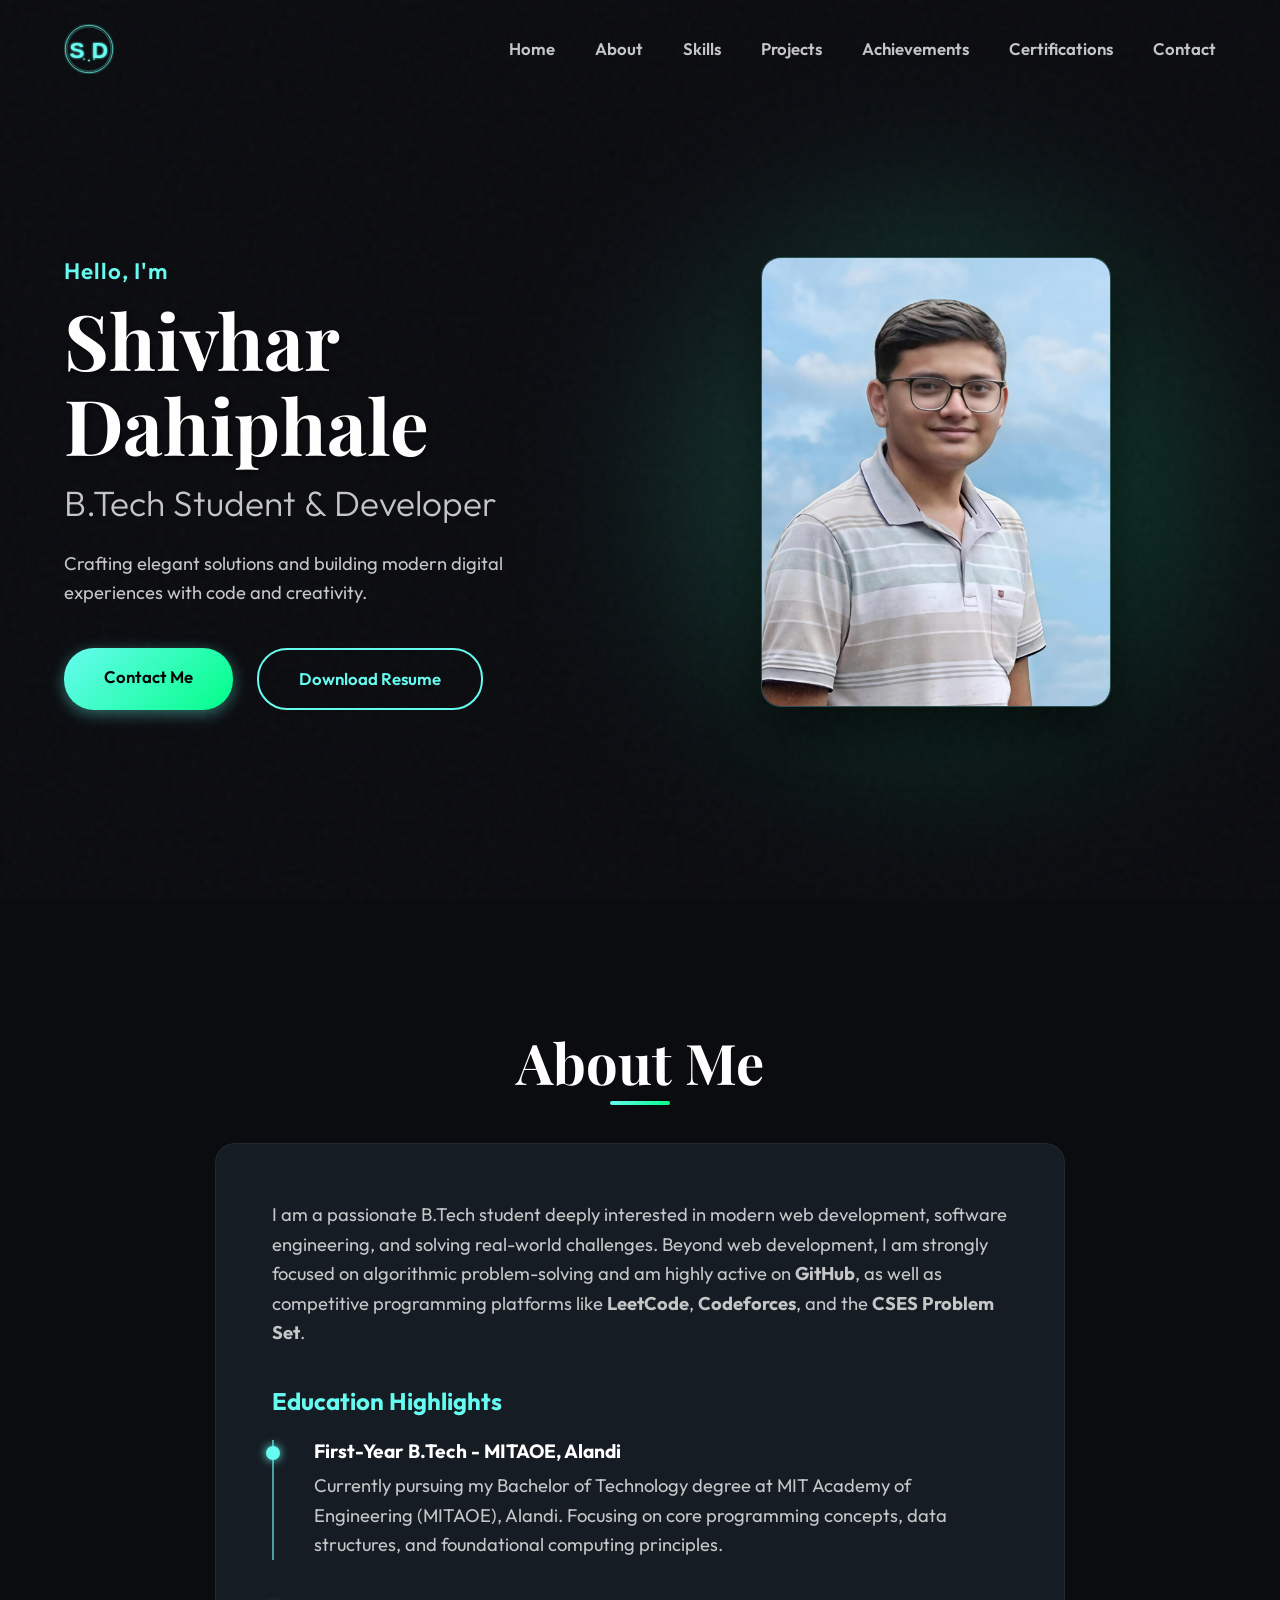
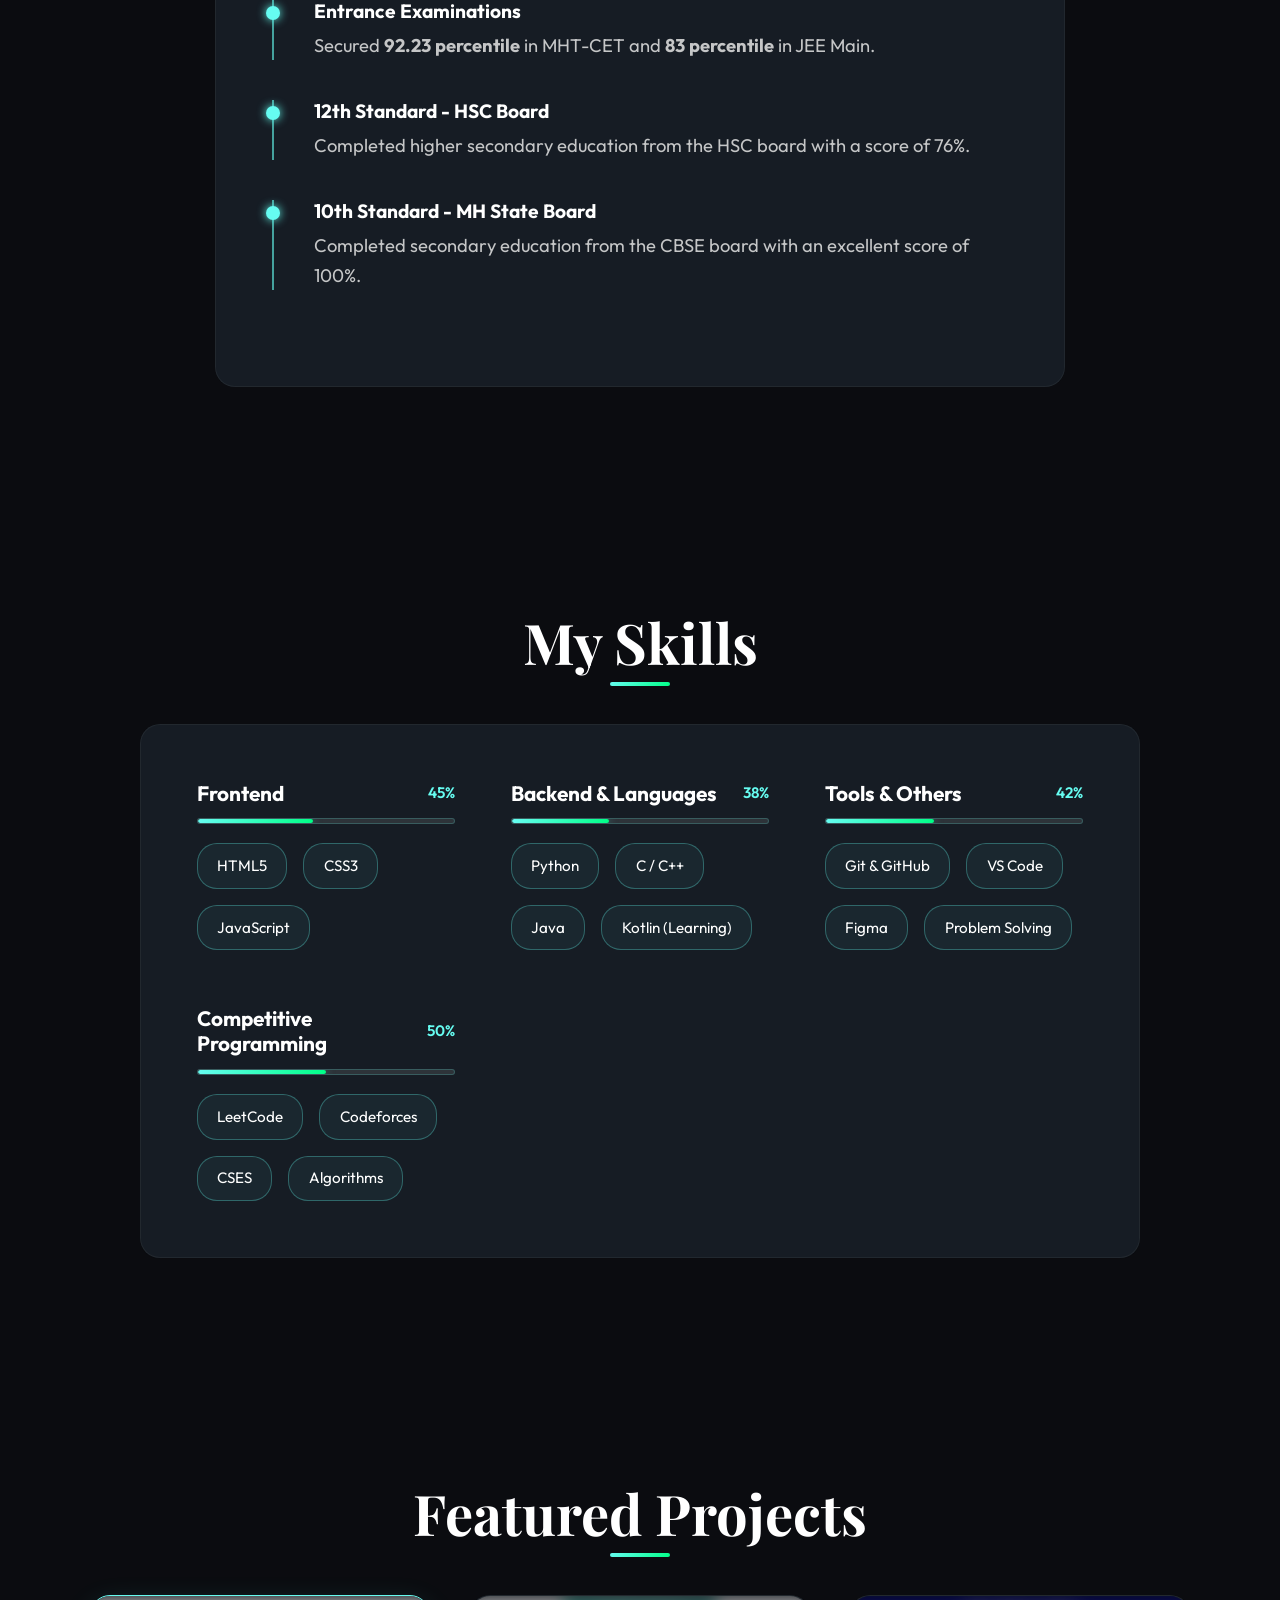
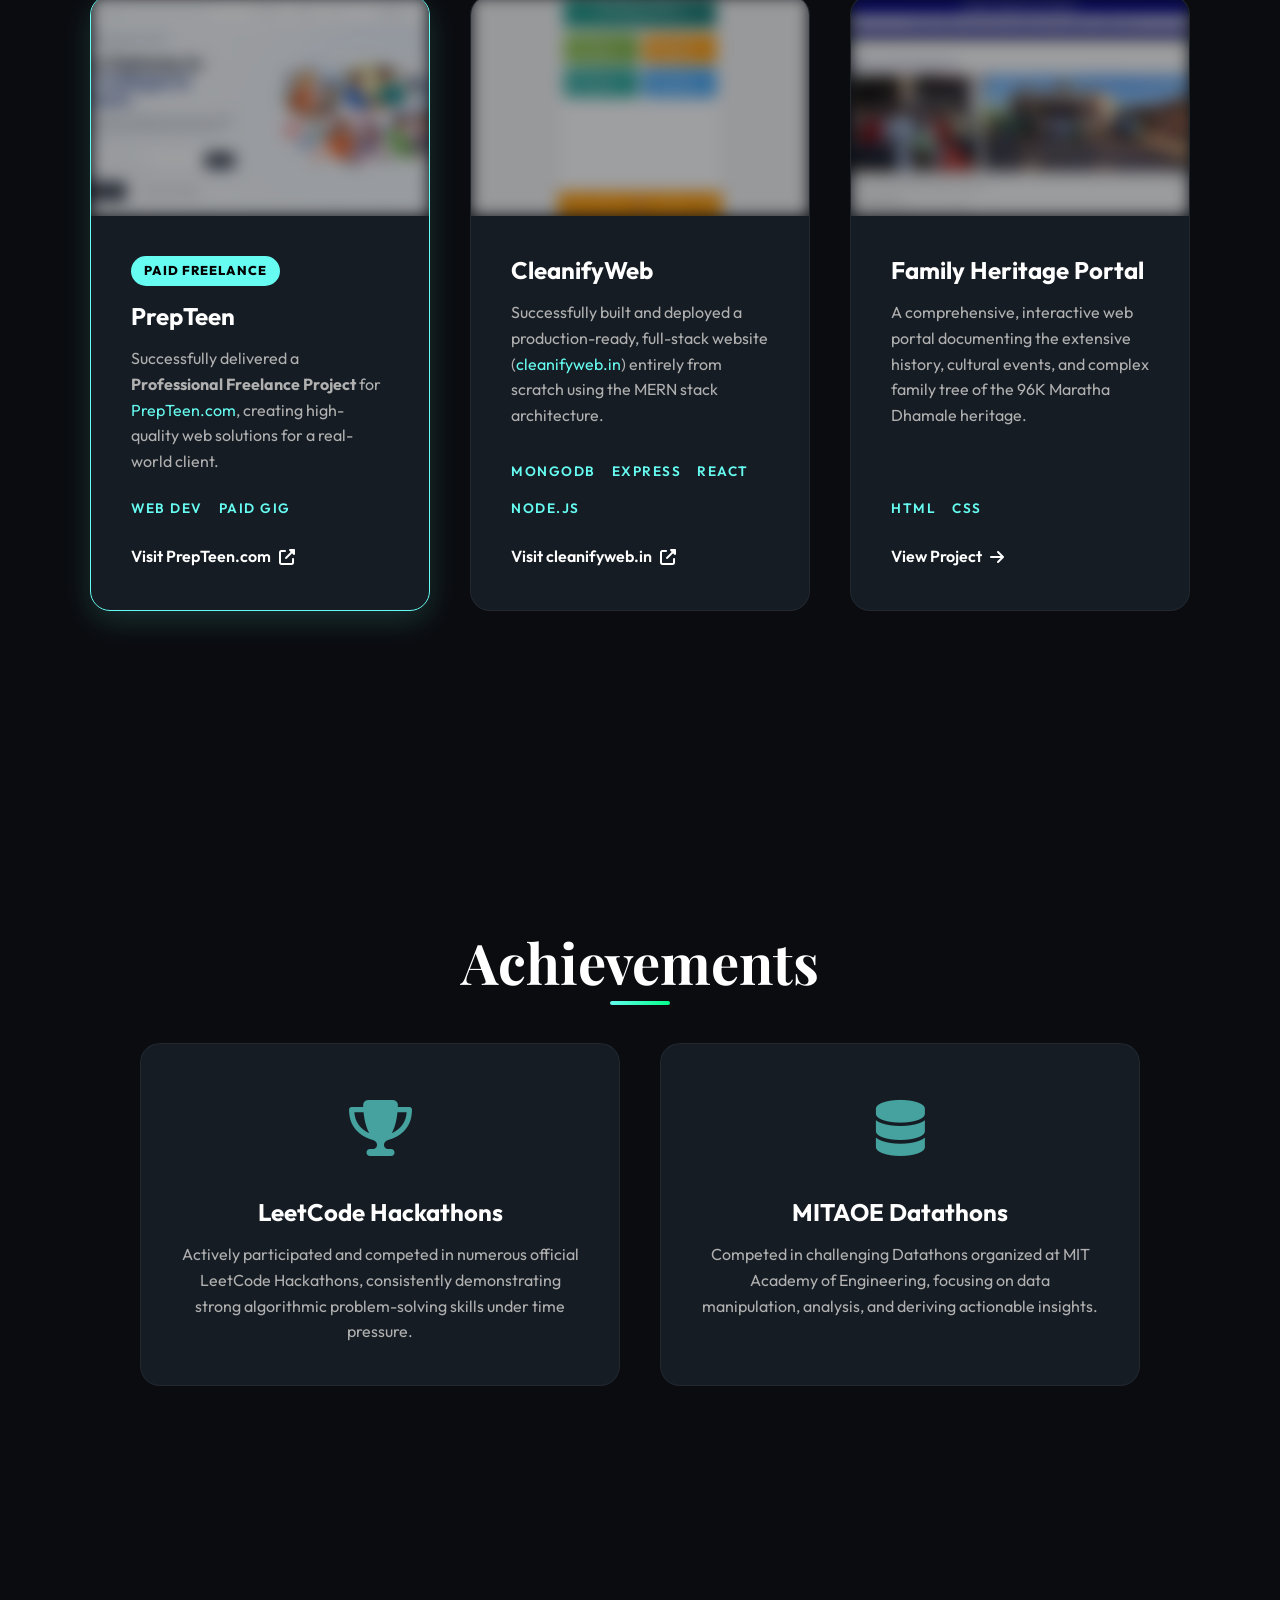
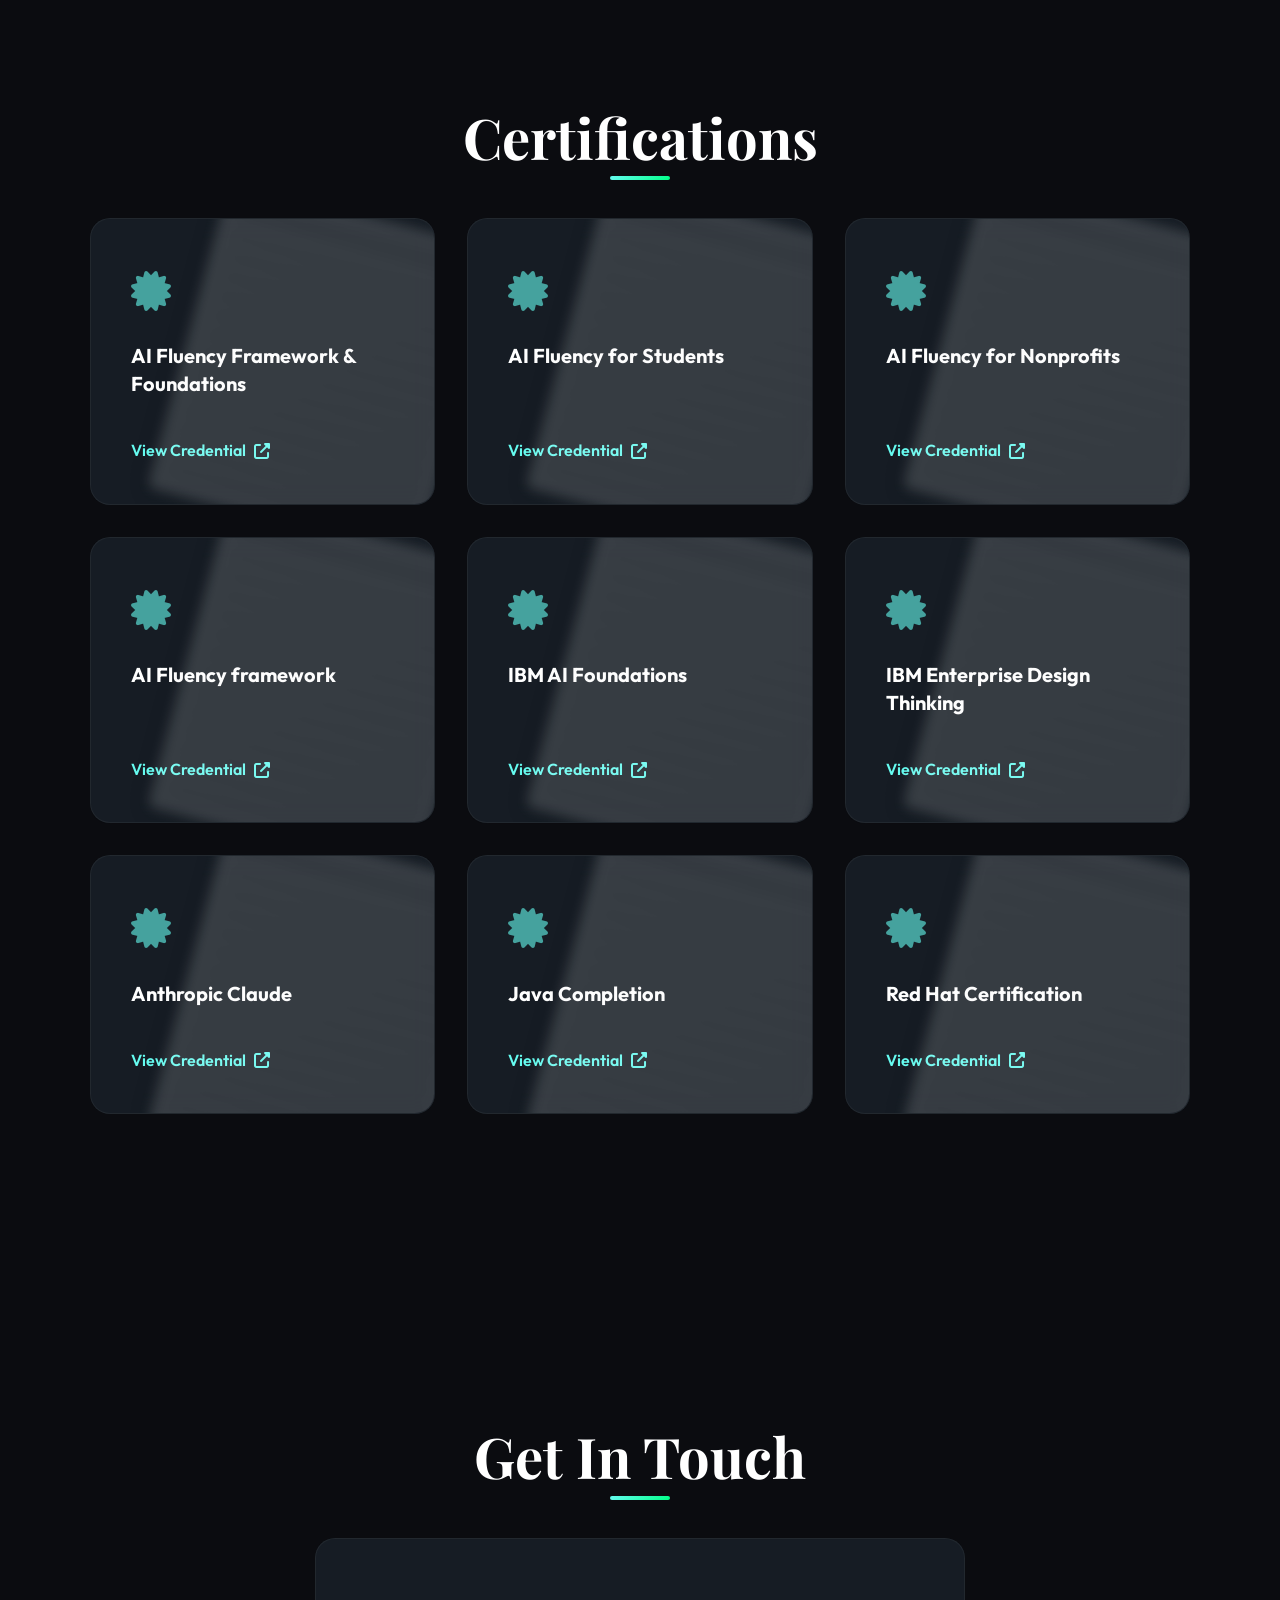
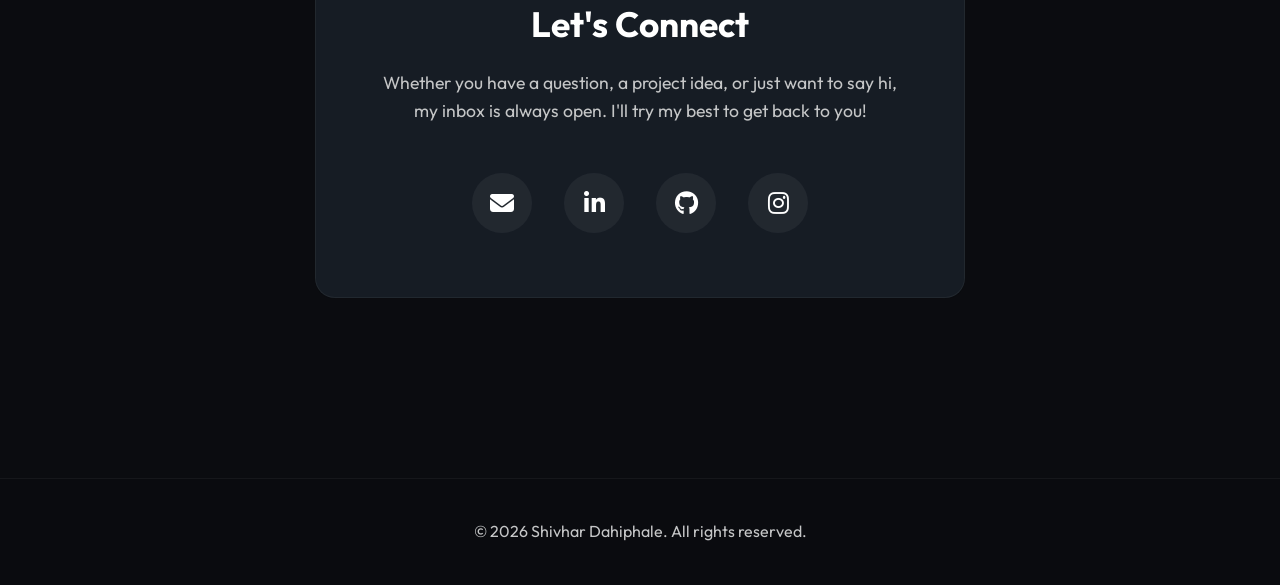
==== index.html @ 3d4b8b9d "Initial portfolio upload" ====
<!DOCTYPE html>
<html lang="en">
<head>
    <meta charset="UTF-8">
    <meta name="viewport" content="width=device-width, initial-scale=1.0">
    <title>Shivhar Dahiphale | Portfolio</title>
    <meta name="description" content="Portfolio of Shivhar Dahiphale, an IT student and aspiring developer crafting modern web experiences.">
    <link rel="stylesheet" href="style.css">
    <!-- Google Fonts -->
    <link href="https://fonts.googleapis.com/css2?family=Outfit:wght@300;400;600;800&family=Playfair+Display:wght@700&display=swap" rel="stylesheet">
    <!-- FontAwesome -->
    <link rel="stylesheet" href="https://cdnjs.cloudflare.com/ajax/libs/font-awesome/6.4.0/css/all.min.css">
</head>
<body>
    <div id="noise"></div>
    <header class="navbar">
        <div class="logo"><img src="logo.svg" alt="S.D Logo" class="logo-img"></div>
        <nav>
            <ul class="nav-links">
                <li><a href="#home">Home</a></li>
                <li><a href="#about">About</a></li>
                <li><a href="#skills">Skills</a></li>
                <li><a href="#projects">Projects</a></li>
                <li><a href="#achievements">Achievements</a></li>
                <li><a href="#certifications">Certifications</a></li>
                <li><a href="#contact">Contact</a></li>
            </ul>
        </nav>
        <button class="mobile-menu-btn" aria-label="Toggle Navigation"><i class="fas fa-bars"></i></button>
    </header>

    <main>
        <!-- Hero Section -->
        <section id="home" class="hero">
            <div class="hero-content">
                <p class="greeting">Hello, I'm</p>
                <h1 class="glitch-text" data-text="Shivhar Dahiphale">Shivhar Dahiphale</h1>
                <h2 class="role">B.Tech Student & Developer</h2>
                <p class="summary">Crafting elegant solutions and building modern digital experiences with code and creativity.</p>
                <div class="hero-actions">
                    <a href="#contact" class="btn primary-btn">Contact Me</a>
                    <a href="certs/Shivhar_Balaji_Dahiphale_Resume (1).pdf" target="_blank" class="btn secondary-btn">Download Resume</a>
                </div>
            </div>
            <div class="hero-visual">
                <div class="glass-card profile-card">
                    <img src="Shivhar photo.jpeg" alt="Shivhar Dahiphale Profile Picture" class="profile-image">
                </div>
                <div class="blob"></div>
            </div>
        </section>

        <!-- About Section -->
        <section id="about" class="about">
            <h2 class="section-title">About Me</h2>
            <div class="about-grid">
                <div class="about-text glass-card">
                    <p>I am a passionate B.Tech student deeply interested in modern web development, software engineering, and solving real-world challenges. Beyond web development, I am strongly focused on algorithmic problem-solving and am highly active on <strong>GitHub</strong>, as well as competitive programming platforms like <strong>LeetCode</strong>, <strong>Codeforces</strong>, and the <strong>CSES Problem Set</strong>.</p>
                    <div class="education-timeline">
                        <h3>Education Highlights</h3>
                        <div class="timeline-item">
                            <div class="dot"></div>
                            <h4>First-Year B.Tech - MITAOE, Alandi</h4>
                            <p>Currently pursuing my Bachelor of Technology degree at MIT Academy of Engineering (MITAOE), Alandi. Focusing on core programming concepts, data structures, and foundational computing principles.</p>
                        </div>
                        <div class="timeline-item">
                            <div class="dot"></div>
                            <h4>Entrance Examinations</h4>
                            <p>Secured <strong>92.23 percentile</strong> in MHT-CET and <strong>83 percentile</strong> in JEE Main.</p>
                        </div>
                        <div class="timeline-item">
                            <div class="dot"></div>
                            <h4>12th Standard - HSC Board</h4>
                            <p>Completed higher secondary education from the HSC board with a score of 76%.</p>
                        </div>
                        <div class="timeline-item">
                            <div class="dot"></div>
                            <h4>10th Standard - MH State Board</h4>
                            <p>Completed secondary education from the CBSE board with an excellent score of 100%.</p>
                        </div>
                    </div>
                </div>
            </div>
        </section>

        <!-- Skills Section -->
        <section id="skills" class="skills">
            <h2 class="section-title">My Skills</h2>
            <div class="skills-container glass-card">
                <div class="skill-category">
                    <div class="skill-header">
                        <h3>Frontend</h3>
                        <span class="completion-percent">45%</span>
                    </div>
                    <div class="completion-bar">
                        <div class="completion-progress" style="width: 45%"></div>
                    </div>
                    <div class="skill-tags">
                        <span>HTML5</span>
                        <span>CSS3</span>
                        <span>JavaScript</span>
                    </div>
                </div>
                <div class="skill-category">
                    <div class="skill-header">
                        <h3>Backend & Languages</h3>
                        <span class="completion-percent">38%</span>
                    </div>
                    <div class="completion-bar">
                        <div class="completion-progress" style="width: 38%"></div>
                    </div>
                    <div class="skill-tags">
                        <span>Python</span>
                        <span>C / C++</span>
                        <span>Java</span>
                        <span>Kotlin (Learning)</span>
                    </div>
                </div>
                <div class="skill-category">
                    <div class="skill-header">
                        <h3>Tools & Others</h3>
                        <span class="completion-percent">42%</span>
                    </div>
                    <div class="completion-bar">
                        <div class="completion-progress" style="width: 42%"></div>
                    </div>
                    <div class="skill-tags">
                        <span>Git & GitHub</span>
                        <span>VS Code</span>
                        <span>Figma</span>
                        <span>Problem Solving</span>
                    </div>
                </div>
                <div class="skill-category">
                    <div class="skill-header">
                        <h3>Competitive Programming</h3>
                        <span class="completion-percent">50%</span>
                    </div>
                    <div class="completion-bar">
                        <div class="completion-progress" style="width: 50%"></div>
                    </div>
                    <div class="skill-tags">
                        <span>LeetCode</span>
                        <span>Codeforces</span>
                        <span>CSES</span>
                        <span>Algorithms</span>
                    </div>
                </div>
            </div>
        </section>

        <!-- Projects Section -->
        <section id="projects" class="projects">
            <h2 class="section-title">Featured Projects</h2>
            <div class="project-grid">
                <!-- PrepTeen Freelance Project -->
                <div class="project-card glass-card" style="border: 1px solid var(--primary-color); box-shadow: 0 10px 30px rgba(102, 252, 241, 0.15);">
                    <div class="project-preview">
                        <img src="brave_screenshot_www.prepteen.com.png" alt="PrepTeen Preview" class="blurred-preview">
                    </div>
                    <div class="project-info">
                        <div class="badge">Paid Freelance</div>
                        <h3>PrepTeen</h3>
                        <p>Successfully delivered a <strong>Professional Freelance Project</strong> for <a href="https://www.prepteen.com/" target="_blank" style="color:var(--primary-color); text-decoration:none;">PrepTeen.com</a>, creating high-quality web solutions for a real-world client.</p>
                        <div class="tech-stack"><span>Web Dev</span><span>Paid Gig</span></div>
                        <a href="https://www.prepteen.com/" target="_blank" class="project-link">Visit PrepTeen.com <i class="fas fa-external-link-alt"></i></a>
                    </div>
                </div>
                <!-- CleanifyWeb Project -->
                <div class="project-card glass-card">
                    <div class="project-preview">
                        <img src="brave_screenshot_www.cleanifyweb.in.png" alt="CleanifyWeb Preview" class="blurred-preview">
                    </div>
                    <div class="project-info">
                        <h3>CleanifyWeb</h3>
                        <p>Successfully built and deployed a production-ready, full-stack website (<a href="https://cleanifyweb.in" target="_blank" style="color:var(--primary-color); text-decoration:none;">cleanifyweb.in</a>) entirely from scratch using the MERN stack architecture.</p>
                        <div class="tech-stack"><span>MongoDB</span><span>Express</span><span>React</span><span>Node.js</span></div>
                        <a href="https://cleanifyweb.in" target="_blank" class="project-link">Visit cleanifyweb.in <i class="fas fa-external-link-alt"></i></a>
                    </div>
                </div>
                <!-- Project 1 -->
                <div class="project-card glass-card">
                    <div class="project-preview">
                        <img src="brave_screenshot.png" alt="Family Heritage Portal Preview" class="blurred-preview">
                    </div>
                    <div class="project-info">
                        <h3>Family Heritage Portal</h3>
                        <p>A comprehensive, interactive web portal documenting the extensive history, cultural events, and complex family tree of the 96K Maratha Dhamale heritage.</p>
                        <div class="tech-stack"><span>HTML</span><span>CSS</span></div>
                        <a href="#" class="project-link">View Project <i class="fas fa-arrow-right"></i></a>
                    </div>
                </div>
            </div>
        </section>

        <!-- Achievements Section -->
        <section id="achievements" class="achievements">
            <h2 class="section-title">Achievements</h2>
            <div class="achievements-grid">
                <div class="achievement-card glass-card">
                    <div class="achievement-icon"><i class="fas fa-trophy"></i></div>
                    <div class="achievement-info">
                        <h3>LeetCode Hackathons</h3>
                        <p>Actively participated and competed in numerous official LeetCode Hackathons, consistently demonstrating strong algorithmic problem-solving skills under time pressure.</p>
                    </div>
                </div>
                <div class="achievement-card glass-card">
                    <div class="achievement-icon"><i class="fas fa-database"></i></div>
                    <div class="achievement-info">
                        <h3>MITAOE Datathons</h3>
                        <p>Competed in challenging Datathons organized at MIT Academy of Engineering, focusing on data manipulation, analysis, and deriving actionable insights.</p>
                    </div>
                </div>
            </div>
        </section>

        <!-- Certifications Section -->
        <section id="certifications" class="certifications">
            <h2 class="section-title">Certifications</h2>
            <div class="cert-grid">
                <div class="cert-card glass-card">
                    <div class="pdf-preview"></div>
                    <div class="cert-icon"><i class="fas fa-certificate"></i></div>
                    <div class="cert-info">
                        <h3>AI Fluency Framework & Foundations</h3>
                    </div>
                    <a href="certs/AI fluency framework And foundation.pdf" target="_blank" class="cert-link">View Credential <i class="fas fa-external-link-alt"></i></a>
                </div>
                <div class="cert-card glass-card">
                    <div class="pdf-preview"></div>
                    <div class="cert-icon"><i class="fas fa-certificate"></i></div>
                    <div class="cert-info">
                        <h3>AI Fluency for Students</h3>
                    </div>
                    <a href="certs/AI Fluency for students.pdf" target="_blank" class="cert-link">View Credential <i class="fas fa-external-link-alt"></i></a>
                </div>
                <div class="cert-card glass-card">
                    <div class="pdf-preview"></div>
                    <div class="cert-icon"><i class="fas fa-certificate"></i></div>
                    <div class="cert-info">
                        <h3>AI Fluency for Nonprofits</h3>
                    </div>
                    <a href="certs/AI Fluency for nonprofits.pdf" target="_blank" class="cert-link">View Credential <i class="fas fa-external-link-alt"></i></a>
                </div>
                <div class="cert-card glass-card">
                    <div class="pdf-preview"></div>
                    <div class="cert-icon"><i class="fas fa-certificate"></i></div>
                    <div class="cert-info">
                        <h3>AI Fluency framework</h3>
                    </div>
                    <a href="certs/AI Fluency for students.pdf" target="_blank" class="cert-link">View Credential <i class="fas fa-external-link-alt"></i></a>
                </div>
                <div class="cert-card glass-card">
                    <div class="pdf-preview"></div>
                    <div class="cert-icon"><i class="fas fa-certificate"></i></div>
                    <div class="cert-info">
                        <h3>IBM AI Foundations</h3>
                    </div>
                    <a href="certs/ai ibm cert.pdf" target="_blank" class="cert-link">View Credential <i class="fas fa-external-link-alt"></i></a>
                </div>
                <div class="cert-card glass-card">
                    <div class="pdf-preview"></div>
                    <div class="cert-icon"><i class="fas fa-certificate"></i></div>
                    <div class="cert-info">
                        <h3>IBM Enterprise Design Thinking</h3>
                    </div>
                    <a href="certs/IBMDesign20260319-31-82xaf7.pdf" target="_blank" class="cert-link">View Credential <i class="fas fa-external-link-alt"></i></a>
                </div>
                <div class="cert-card glass-card">
                    <div class="pdf-preview"></div>
                    <div class="cert-icon"><i class="fas fa-certificate"></i></div>
                    <div class="cert-info">
                        <h3>Anthropic Claude</h3>
                    </div>
                    <a href="certs/anthropic claude.pdf" target="_blank" class="cert-link">View Credential <i class="fas fa-external-link-alt"></i></a>
                </div>
                <div class="cert-card glass-card">
                    <div class="pdf-preview"></div>
                    <div class="cert-icon"><i class="fas fa-certificate"></i></div>
                    <div class="cert-info">
                        <h3>Java Completion</h3>
                    </div>
                    <a href="certs/java completion certificate.pdf" target="_blank" class="cert-link">View Credential <i class="fas fa-external-link-alt"></i></a>
                </div>
                <div class="cert-card glass-card">
                    <div class="pdf-preview"></div>
                    <div class="cert-icon"><i class="fas fa-certificate"></i></div>
                    <div class="cert-info">
                        <h3>Red Hat Certification</h3>
                    </div>
                    <a href="certs/redhat.pdf" target="_blank" class="cert-link">View Credential <i class="fas fa-external-link-alt"></i></a>
                </div>
            </div>
        </section>

        <!-- Contact Section -->
        <section id="contact" class="contact">
            <h2 class="section-title">Get In Touch</h2>
            <div class="contact-wrapper glass-card">
                <div class="contact-info">
                    <h3>Let's Connect</h3>
                    <p>Whether you have a question, a project idea, or just want to say hi, my inbox is always open. I'll try my best to get back to you!</p>
                    <div class="social-links">
                        <a href="#" onclick="alert('My email is: dahiphaleshivhar16@gmail.com'); return false;" aria-label="Email"><i class="fas fa-envelope"></i></a>
                        <a href="https://www.linkedin.com/in/shivhar-dahiphale-aa51193a4" aria-label="LinkedIn" target="_blank"><i class="fab fa-linkedin-in"></i></a>
                        <a href="https://github.com/shivhar17" aria-label="GitHub" target="_blank"><i class="fab fa-github"></i></a>
                        <a href="https://www.instagram.com/shivhar_17?igsh=MWViYWt4cXdzbnk2dg==" aria-label="Instagram" target="_blank"><i class="fab fa-instagram"></i></a>
                    </div>
                </div>
            </div>
        </section>
    </main>

    <footer>
        <p>&copy; 2026 Shivhar Dahiphale. All rights reserved.</p>

        <script src="script.js"></script>
</body>
</html>
---- style.css ----
:root {
    --bg-color: #0b0c10;
    --surface-color: rgba(31, 40, 51, 0.6);
    --primary-color: #66fcf1;
    --primary-dim: #45a29e;
    --text-main: #c5c6c7;
    --text-light: #ffffff;
    --gradient: linear-gradient(135deg, var(--primary-color), #00ff87);
}

* {
    margin: 0;
    padding: 0;
    box-sizing: border-box;
}

html {
    scroll-behavior: smooth;
    font-family: 'Outfit', sans-serif;
}

body {
    background-color: var(--bg-color);
    color: var(--text-main);
    overflow-x: hidden;
    position: relative;
    line-height: 1.6;
}

/* Background noise texture */
#noise {
    position: fixed;
    top: 0; left: 0;
    width: 100vw; height: 100vh;
    pointer-events: none;
    z-index: 9999;
    opacity: 0.03;
    background: url('data:image/svg+xml;utf8,%3Csvg viewBox="0 0 200 200" xmlns="http://www.w3.org/2000/svg"%3E%3Cfilter id="noiseFilter"%3E%3CfeTurbulence type="fractalNoise" baseFrequency="0.65" numOctaves="3" stitchTiles="stitch"/%3E%3C/filter%3E%3Crect width="100%25" height="100%25" filter="url(%23noiseFilter)"/%3E%3C/svg%3E');
}

/* Glasscard Utility */
.glass-card {
    background: var(--surface-color);
    backdrop-filter: blur(12px);
    -webkit-backdrop-filter: blur(12px);
    border: 1px solid rgba(255, 255, 255, 0.05);
    border-radius: 20px;
}

/* Typography */
h1, h2, h3, h4 {
    line-height: 1.2;
}

.section-title {
    font-family: 'Playfair Display', serif;
    font-size: clamp(2.5rem, 5vw, 3.5rem);
    color: var(--text-light);
    margin-bottom: 3rem;
    text-align: center;
    position: relative;
}

.section-title::after {
    content: '';
    position: absolute;
    bottom: -10px;
    left: 50%;
    transform: translateX(-50%);
    width: 60px;
    height: 4px;
    background: var(--gradient);
    border-radius: 2px;
}

/* Navigation */
.navbar {
    position: fixed;
    top: 0; width: 100%;
    padding: 1.5rem 5%;
    display: flex;
    justify-content: space-between;
    align-items: center;
    z-index: 1000;
    transition: background 0.3s, padding 0.3s;
}

.navbar.scrolled {
    background: rgba(11, 12, 16, 0.95);
    backdrop-filter: blur(10px);
    padding: 1rem 5%;
    border-bottom: 1px solid rgba(255, 255, 255, 0.05);
    box-shadow: 0 4px 20px rgba(0,0,0,0.5);
}

.logo {
    display: flex;
    align-items: center;
    height: 50px;
}

.logo-img {
    height: 100%;
    width: auto;
    max-width: 200px;
    object-fit: contain;
}

.nav-links {
    display: flex;
    list-style: none;
    gap: 2.5rem;
}

.nav-links a {
    color: var(--text-main);
    text-decoration: none;
    font-weight: 600;
    font-size: 1.05rem;
    transition: color 0.3s, text-shadow 0.3s;
}

.nav-links a:hover {
    color: var(--primary-color);
    text-shadow: 0 0 10px rgba(102, 252, 241, 0.5);
}

.mobile-menu-btn {
    display: none;
    background: none;
    border: none;
    color: var(--text-light);
    font-size: 1.8rem;
    cursor: pointer;
}

/* Layout */
section {
    padding: 8rem 5% 4rem;
    min-height: 100vh;
    display: flex;
    flex-direction: column;
    justify-content: center;
}

/* Hero Section */
.hero {
    flex-direction: row;
    align-items: center;
    justify-content: space-between;
    gap: 2rem;
}

.hero-content {
    flex: 1;
    max-width: 650px;
}

.greeting {
    color: var(--primary-color);
    font-size: 1.4rem;
    margin-bottom: 0.5rem;
    font-weight: 600;
    letter-spacing: 1px;
}

.glitch-text {
    font-family: 'Playfair Display', serif;
    font-size: clamp(3rem, 6vw, 5.5rem);
    color: var(--text-light);
    line-height: 1.1;
    margin-bottom: 1rem;
    text-shadow: 2px 2px 4px rgba(0,0,0,0.5);
}

.role {
    font-size: clamp(1.5rem, 3vw, 2.2rem);
    color: var(--text-main);
    margin-bottom: 1.5rem;
    font-weight: 300;
}

.summary {
    font-size: 1.15rem;
    margin-bottom: 2.5rem;
    max-width: 90%;
}

.hero-actions {
    display: flex;
    gap: 1.5rem;
    flex-wrap: wrap;
}

.btn {
    padding: 1rem 2.5rem;
    border-radius: 30px;
    text-decoration: none;
    font-weight: 600;
    font-size: 1.05rem;
    transition: all 0.3s ease;
}

.primary-btn {
    background: var(--gradient);
    color: #000;
    box-shadow: 0 4px 15px rgba(102, 252, 241, 0.4);
}

.primary-btn:hover {
    transform: translateY(-4px);
    box-shadow: 0 8px 25px rgba(102, 252, 241, 0.6);
}

.secondary-btn {
    background: transparent;
    color: var(--primary-color);
    border: 2px solid var(--primary-color);
}

.secondary-btn:hover {
    background: rgba(102, 252, 241, 0.1);
    transform: translateY(-4px);
}

.hero-visual {
    flex: 1;
    display: flex;
    justify-content: center;
    align-items: center;
    position: relative;
}

.profile-card {
    width: min(100%, 350px);
    height: 450px;
    display: flex;
    align-items: center;
    justify-content: center;
    z-index: 2;
    overflow: hidden;
    box-shadow: 0 25px 50px rgba(0,0,0,0.6);
    border: 1px solid rgba(102, 252, 241, 0.2);
}

.profile-image {
    width: 100%;
    height: 100%;
    object-fit: cover;
    transition: transform 0.8s ease;
}

.profile-card:hover .profile-image {
    transform: scale(1.05);
}

.blob {
    position: absolute;
    width: min(120%, 500px);
    aspect-ratio: 1;
    background: var(--gradient);
    filter: blur(100px);
    border-radius: 50%;
    opacity: 0.2;
    z-index: 1;
    animation: pulse 8s infinite alternate;
}

@keyframes pulse {
    0% { transform: scale(0.8) translate(0, 0); }
    100% { transform: scale(1.1) translate(20px, 20px); }
}

/* About Grid */
.about-grid {
    max-width: 850px;
    margin: 0 auto;
}

.about-text {
    padding: 3.5rem;
}

.about-text p {
    font-size: 1.15rem;
    margin-bottom: 2.5rem;
}

.education-timeline h3 {
    color: var(--primary-color);
    margin-bottom: 1.5rem;
    font-size: 1.5rem;
}

.timeline-item {
    position: relative;
    padding-left: 2.5rem;
    border-left: 2px solid var(--primary-dim);
    margin-bottom: 2rem;
}

.timeline-item:last-child {
    margin-bottom: 0;
}

.timeline-item .dot {
    position: absolute;
    left: -8px;
    top: 6px;
    width: 14px;
    height: 14px;
    background: var(--primary-color);
    border-radius: 50%;
    box-shadow: 0 0 10px var(--primary-color);
}

.timeline-item h4 {
    color: var(--text-light);
    margin-bottom: 0.5rem;
    font-size: 1.2rem;
}

/* Skills */
.skills-container {
    max-width: 1000px;
    margin: 0 auto;
    padding: 3.5rem;
    display: grid;
    grid-template-columns: repeat(auto-fit, minmax(220px, 1fr));
    gap: 3.5rem;
}

.skill-header {
    display: flex;
    justify-content: space-between;
    align-items: center;
    margin-bottom: 0.8rem;
}

.skill-category h3 {
    color: var(--text-light);
    font-size: 1.3rem;
    margin: 0;
    flex: 1;
}

.completion-percent {
    color: var(--primary-color);
    font-weight: 600;
    font-size: 0.95rem;
}

.completion-bar {
    width: 100%;
    height: 6px;
    background: rgba(255, 255, 255, 0.1);
    border-radius: 3px;
    overflow: hidden;
    margin-bottom: 1.2rem;
    border: 1px solid rgba(102, 252, 241, 0.2);
}

.completion-progress {
    height: 100%;
    background: linear-gradient(90deg, var(--primary-color), #00ff87);
    border-radius: 3px;
    transition: width 0.8s ease;
    box-shadow: 0 0 10px rgba(102, 252, 241, 0.5);
}

.skill-tags {
    display: flex;
    flex-wrap: wrap;
    gap: 1rem;
}

.skill-tags span {
    background: rgba(102, 252, 241, 0.05);
    color: var(--text-light);
    padding: 0.6rem 1.2rem;
    border-radius: 20px;
    font-size: 0.95rem;
    border: 1px solid rgba(102, 252, 241, 0.3);
    transition: all 0.3s;
}

.skill-tags span:hover {
    background: var(--primary-color);
    color: #000;
    transform: translateY(-3px);
    box-shadow: 0 5px 15px rgba(102, 252, 241, 0.3);
}

/* Projects */
.project-grid {
    display: grid;
    grid-template-columns: repeat(auto-fit, minmax(320px, 1fr));
    gap: 2.5rem;
    max-width: 1100px;
    margin: 0 auto;
}

.project-card {
    overflow: hidden;
    transition: transform 0.4s, box-shadow 0.4s;
    display: flex;
    flex-direction: column;
}

.project-card:hover {
    transform: translateY(-12px);
    box-shadow: 0 15px 30px rgba(0,0,0,0.5);
    border-color: rgba(102, 252, 241, 0.4);
}

.project-img-placeholder {
    height: 220px;
    background: rgba(0,0,0,0.4);
    display: flex;
    align-items: center;
    justify-content: center;
    font-size: 4rem;
    color: var(--primary-dim);
    transition: background 0.4s;
}

.project-card:hover .project-img-placeholder {
    background: rgba(102, 252, 241, 0.1);
}

.project-preview {
    height: 220px;
    overflow: hidden;
    position: relative;
    background: rgba(0,0,0,0.4);
}

.blurred-preview {
    width: 100%;
    height: 100%;
    object-fit: cover;
    filter: blur(8px);
    opacity: 0.6;
    transition: filter 0.4s ease, opacity 0.4s ease;
}

.project-card:hover .blurred-preview {
    filter: blur(4px);
    opacity: 0.8;
}

.project-info {
    padding: 2.5rem;
    flex: 1;
    display: flex;
    flex-direction: column;
}

.badge {
    display: inline-block;
    background: var(--primary-color);
    color: #000;
    padding: 0.3rem 0.8rem;
    border-radius: 20px;
    font-size: 0.8rem;
    font-weight: 800;
    text-transform: uppercase;
    letter-spacing: 1px;
    margin-bottom: 1rem;
    align-self: flex-start;
}

.project-info h3 {
    color: var(--text-light);
    margin-bottom: 1rem;
    font-size: 1.5rem;
}

.project-info p {
    font-size: 1rem;
    margin-bottom: 1.5rem;
    color: #b0b0b0;
    flex: 1;
}

.tech-stack {
    display: flex;
    gap: 1rem;
    margin-bottom: 1.5rem;
    flex-wrap: wrap;
}

.tech-stack span {
    font-size: 0.85rem;
    color: var(--primary-color);
    text-transform: uppercase;
    letter-spacing: 1.5px;
    font-weight: 600;
}

.project-link {
    color: var(--text-light);
    text-decoration: none;
    font-weight: 600;
    display: inline-flex;
    align-items: center;
    gap: 0.5rem;
    transition: color 0.3s;
    align-self: flex-start;
}

.project-link:hover {
    color: var(--primary-color);
}

/* Achievements */
.achievements-grid {
    display: grid;
    grid-template-columns: repeat(auto-fit, minmax(300px, 1fr));
    gap: 2.5rem;
    max-width: 1000px;
    margin: 0 auto;
}

.achievement-card {
    padding: 2.5rem;
    display: flex;
    flex-direction: column;
    align-items: center;
    text-align: center;
    transition: transform 0.4s, box-shadow 0.4s;
}

.achievement-card:hover {
    transform: translateY(-10px);
    box-shadow: 0 15px 30px rgba(0,0,0,0.4);
    border-color: rgba(102, 252, 241, 0.4);
}

.achievement-icon {
    font-size: 3.5rem;
    color: var(--primary-dim);
    margin-bottom: 1.5rem;
    transition: color 0.3s;
}

.achievement-card:hover .achievement-icon {
    color: var(--primary-color);
}

.achievement-info h3 {
    color: var(--text-light);
    margin-bottom: 1rem;
    font-size: 1.5rem;
}

.achievement-info p {
    font-size: 1rem;
    color: #b0b0b0;
}
/* Certifications */
.cert-grid {
    display: grid;
    grid-template-columns: repeat(auto-fit, minmax(280px, 1fr));
    gap: 2rem;
    max-width: 1100px;
    margin: 0 auto;
}

.cert-card {
    padding: 2.5rem;
    display: flex;
    flex-direction: column;
    justify-content: flex-start;
    align-items: flex-start;
    transition: transform 0.4s, box-shadow 0.4s;
    position: relative;
    overflow: hidden;
}

.cert-card:hover {
    transform: translateY(-8px);
    box-shadow: 0 15px 30px rgba(0,0,0,0.4);
    border-color: rgba(102, 252, 241, 0.4);
}

.pdf-preview {
    position: absolute;
    top: -10px;
    right: -30px;
    width: 280px;
    height: 320px;
    background: linear-gradient(135deg, #ffffff 0%, #f0f0f0 100%);
    border: 2px solid rgba(200, 200, 200, 0.3);
    border-radius: 8px;
    filter: blur(6px);
    opacity: 0.15;
    z-index: 1;
    box-shadow: 0 10px 30px rgba(0, 0, 0, 0.3);
    transition: filter 0.4s ease, opacity 0.4s ease;
    transform: rotate(15deg);
}

.cert-card:hover .pdf-preview {
    filter: blur(3px);
    opacity: 0.25;
}

.pdf-preview::before {
    content: '';
    position: absolute;
    top: 15px;
    left: 15px;
    right: 15px;
    height: 20px;
    background: rgba(0, 0, 0, 0.1);
    border-radius: 2px;
}

.pdf-preview::after {
    content: '';
    position: absolute;
    top: 45px;
    left: 15px;
    right: 15px;
    bottom: 15px;
    background: repeating-linear-gradient(
        0deg,
        rgba(0, 0, 0, 0.05) 0px,
        rgba(0, 0, 0, 0.05) 15px,
        transparent 15px,
        transparent 20px
    );
    border-radius: 2px;
}

.cert-icon {
    font-size: 2.5rem;
    color: var(--primary-dim);
    margin-bottom: 1.2rem;
    transition: color 0.3s;
    position: relative;
    z-index: 2;
}

.cert-card:hover .cert-icon {
    color: var(--primary-color);
}

.cert-info h3 {
    color: var(--text-light);
    margin-bottom: 1rem;
    font-size: 1.25rem;
    line-height: 1.4;
}

.cert-link {
    margin-top: auto;
    padding-top: 1.5rem;
    color: var(--primary-color);
    text-decoration: none;
    font-weight: 600;
    display: inline-flex;
    align-items: center;
    gap: 0.5rem;
    transition: color 0.3s;
}

.cert-link:hover {
    color: var(--text-light);
}

/* Contact */
.contact-wrapper {
    max-width: 650px;
    margin: 0 auto;
    padding: 4rem;
    text-align: center;
}

.contact-info h3 {
    color: var(--text-light);
    font-size: 2.2rem;
    margin-bottom: 1.5rem;
}

.contact-info p {
    margin-bottom: 3rem;
    font-size: 1.1rem;
}

.social-links {
    display: flex;
    justify-content: center;
    gap: 2rem;
}

.social-links a {
    width: 60px;
    height: 60px;
    display: flex;
    align-items: center;
    justify-content: center;
    background: rgba(255,255,255,0.05);
    border-radius: 50%;
    color: var(--text-light);
    font-size: 1.5rem;
    text-decoration: none;
    transition: all 0.3s ease;
    border: 1px solid transparent;
}

.social-links a:hover {
    background: var(--primary-color);
    color: #000;
    transform: translateY(-8px);
    box-shadow: 0 10px 20px rgba(102, 252, 241, 0.4);
}

/* Footer */
footer {
    text-align: center;
    padding: 2.5rem;
    border-top: 1px solid rgba(255,255,255,0.05);
    background: rgba(11, 12, 16, 0.8);
}

/* Animations class for Observer */
.glass-card.animate-in {
    opacity: 1;
    transform: translateY(0);
}

/* Responsive */
@media (max-width: 900px) {
    .hero {
        flex-direction: column-reverse;
        text-align: center;
        padding-top: 10rem;
    }
    .hero-actions { justify-content: center; }
    .hero-visual { margin-bottom: 2rem; }
    .profile-card { height: 350px; }
}

@media (max-width: 768px) {
    .navbar { padding: 1.2rem 5%; }
    .nav-links {
        display: none;
        position: absolute;
        top: 100%; left: 0;
        width: 100%;
        background: rgba(11, 12, 16, 0.98);
        backdrop-filter: blur(10px);
        flex-direction: column;
        padding: 2rem;
        text-align: center;
        border-bottom: 1px solid rgba(255,255,255,0.05);
    }
    .nav-links.active { display: flex; }
    .mobile-menu-btn { display: block; }
    
    section { padding-top: 6rem; padding-bottom: 4rem; }
    .glitch-text { font-size: 3.5rem; }
    .about-text, .skills-container, .contact-wrapper { padding: 2rem; }
}
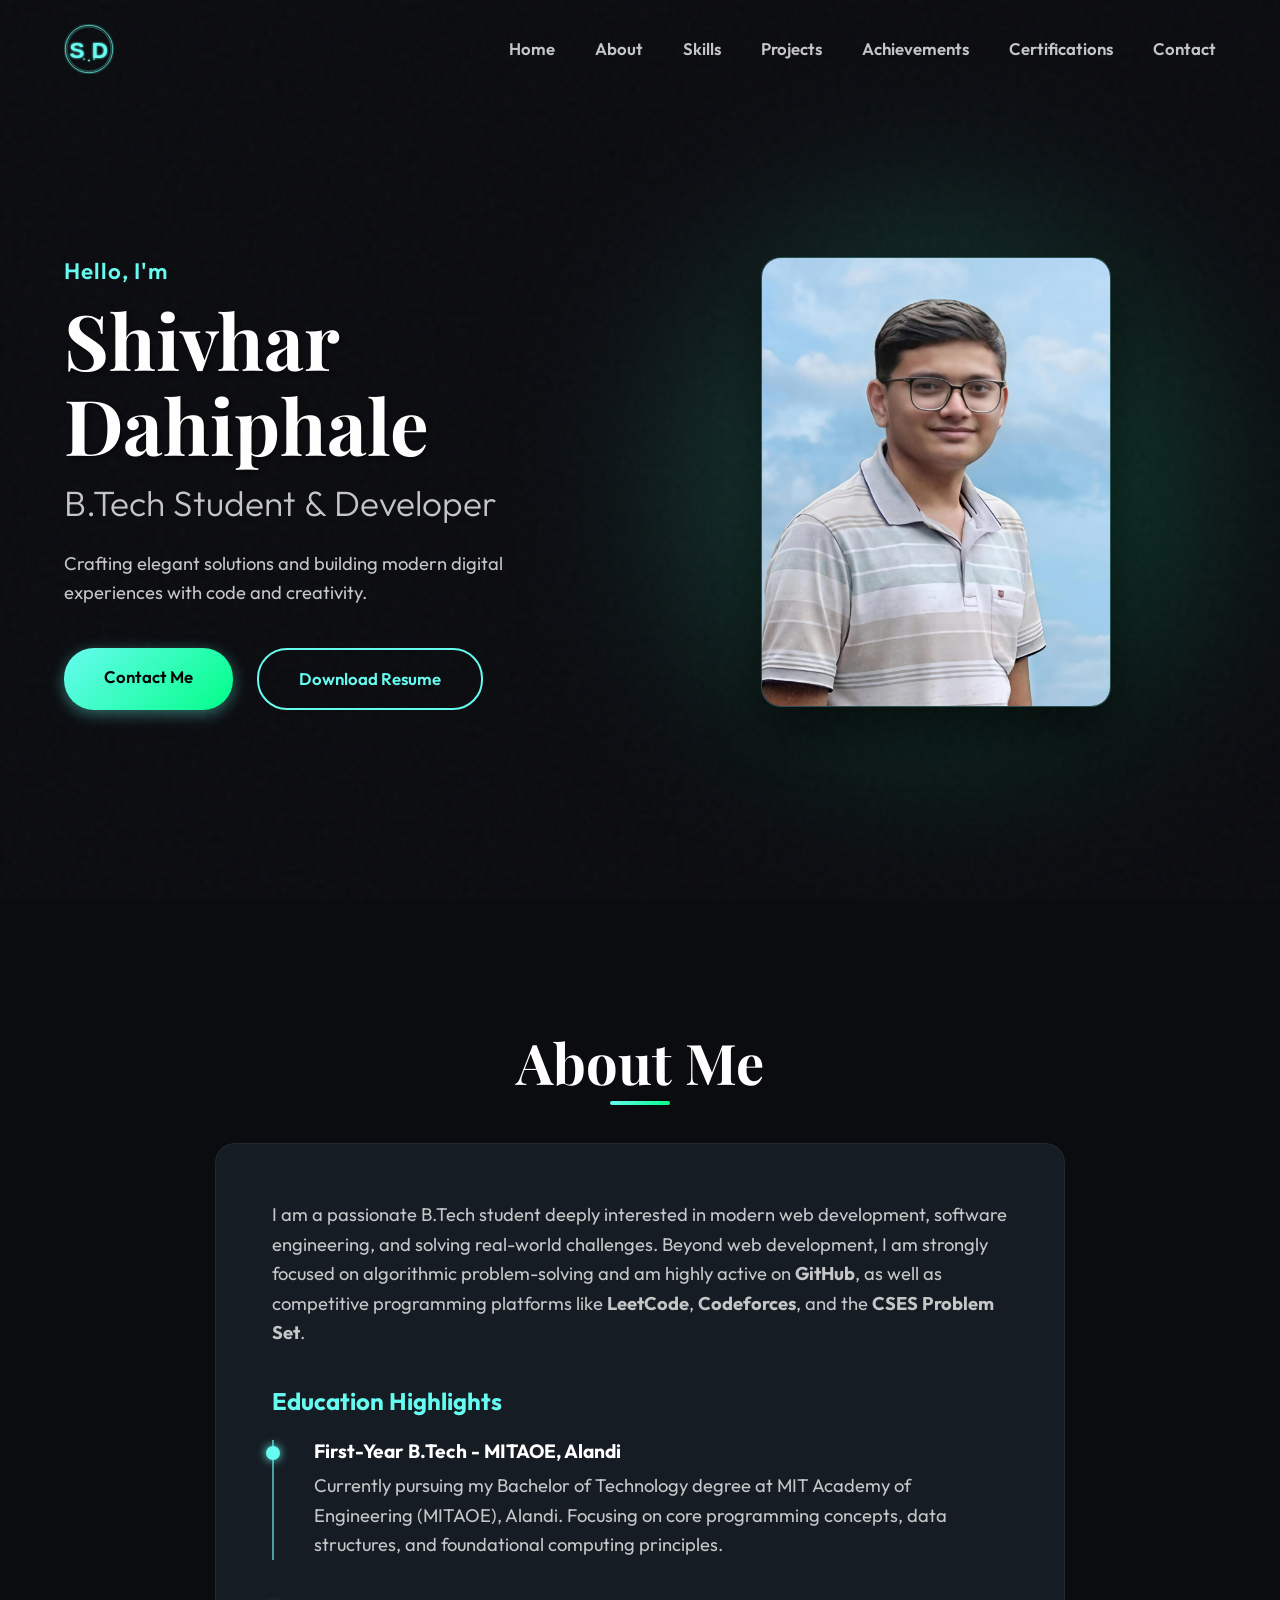
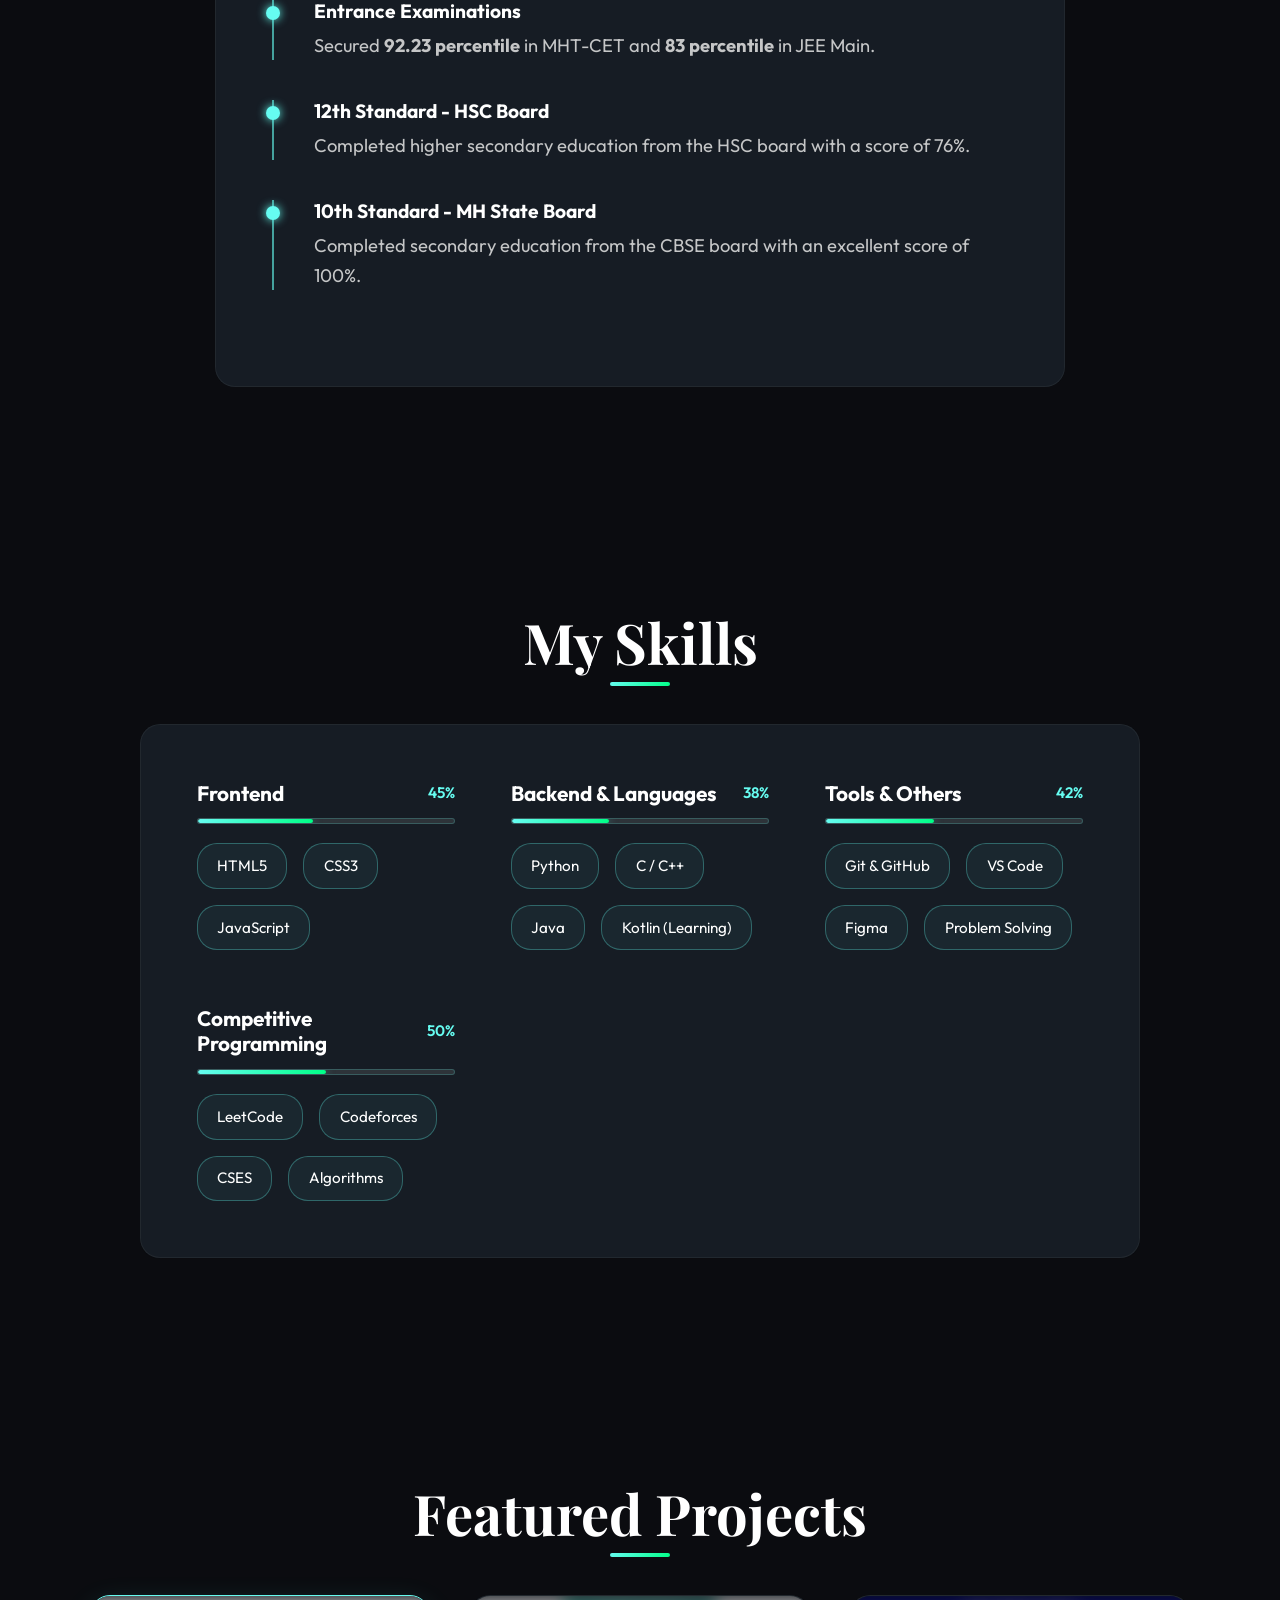
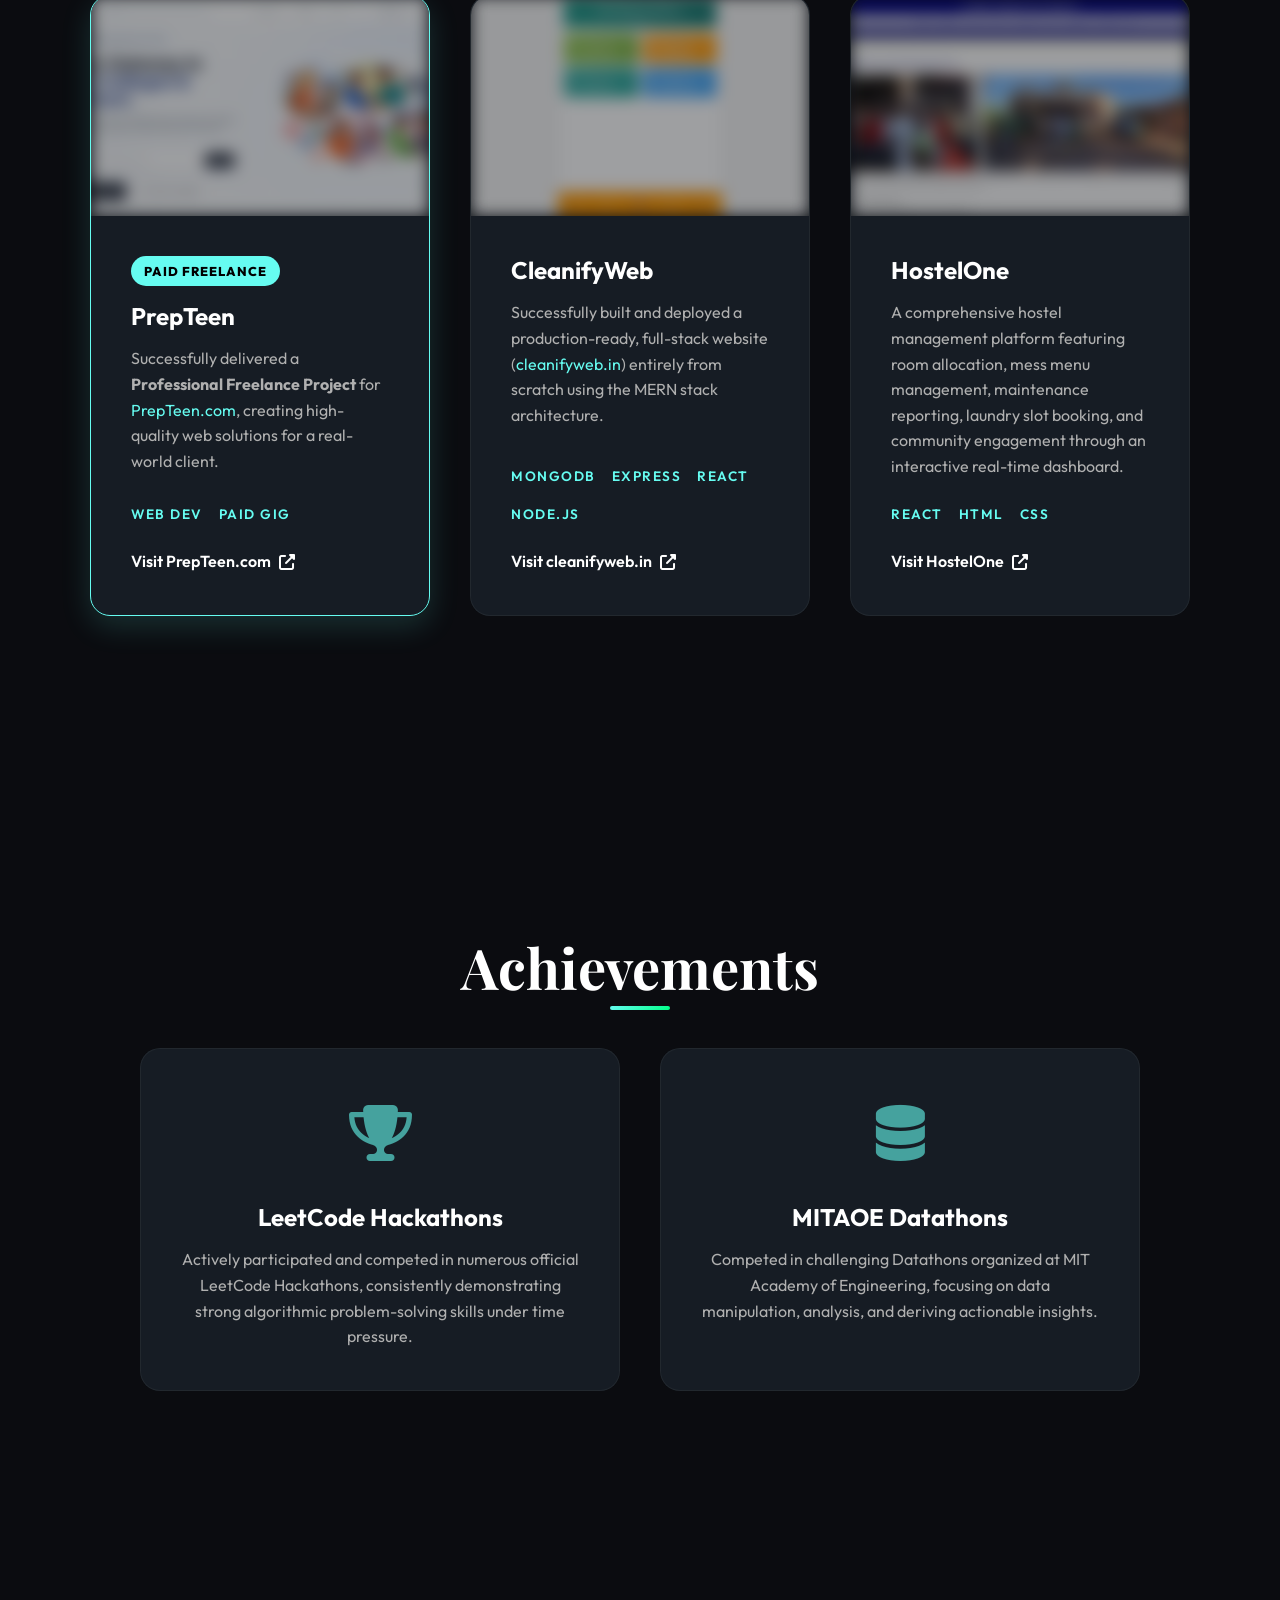
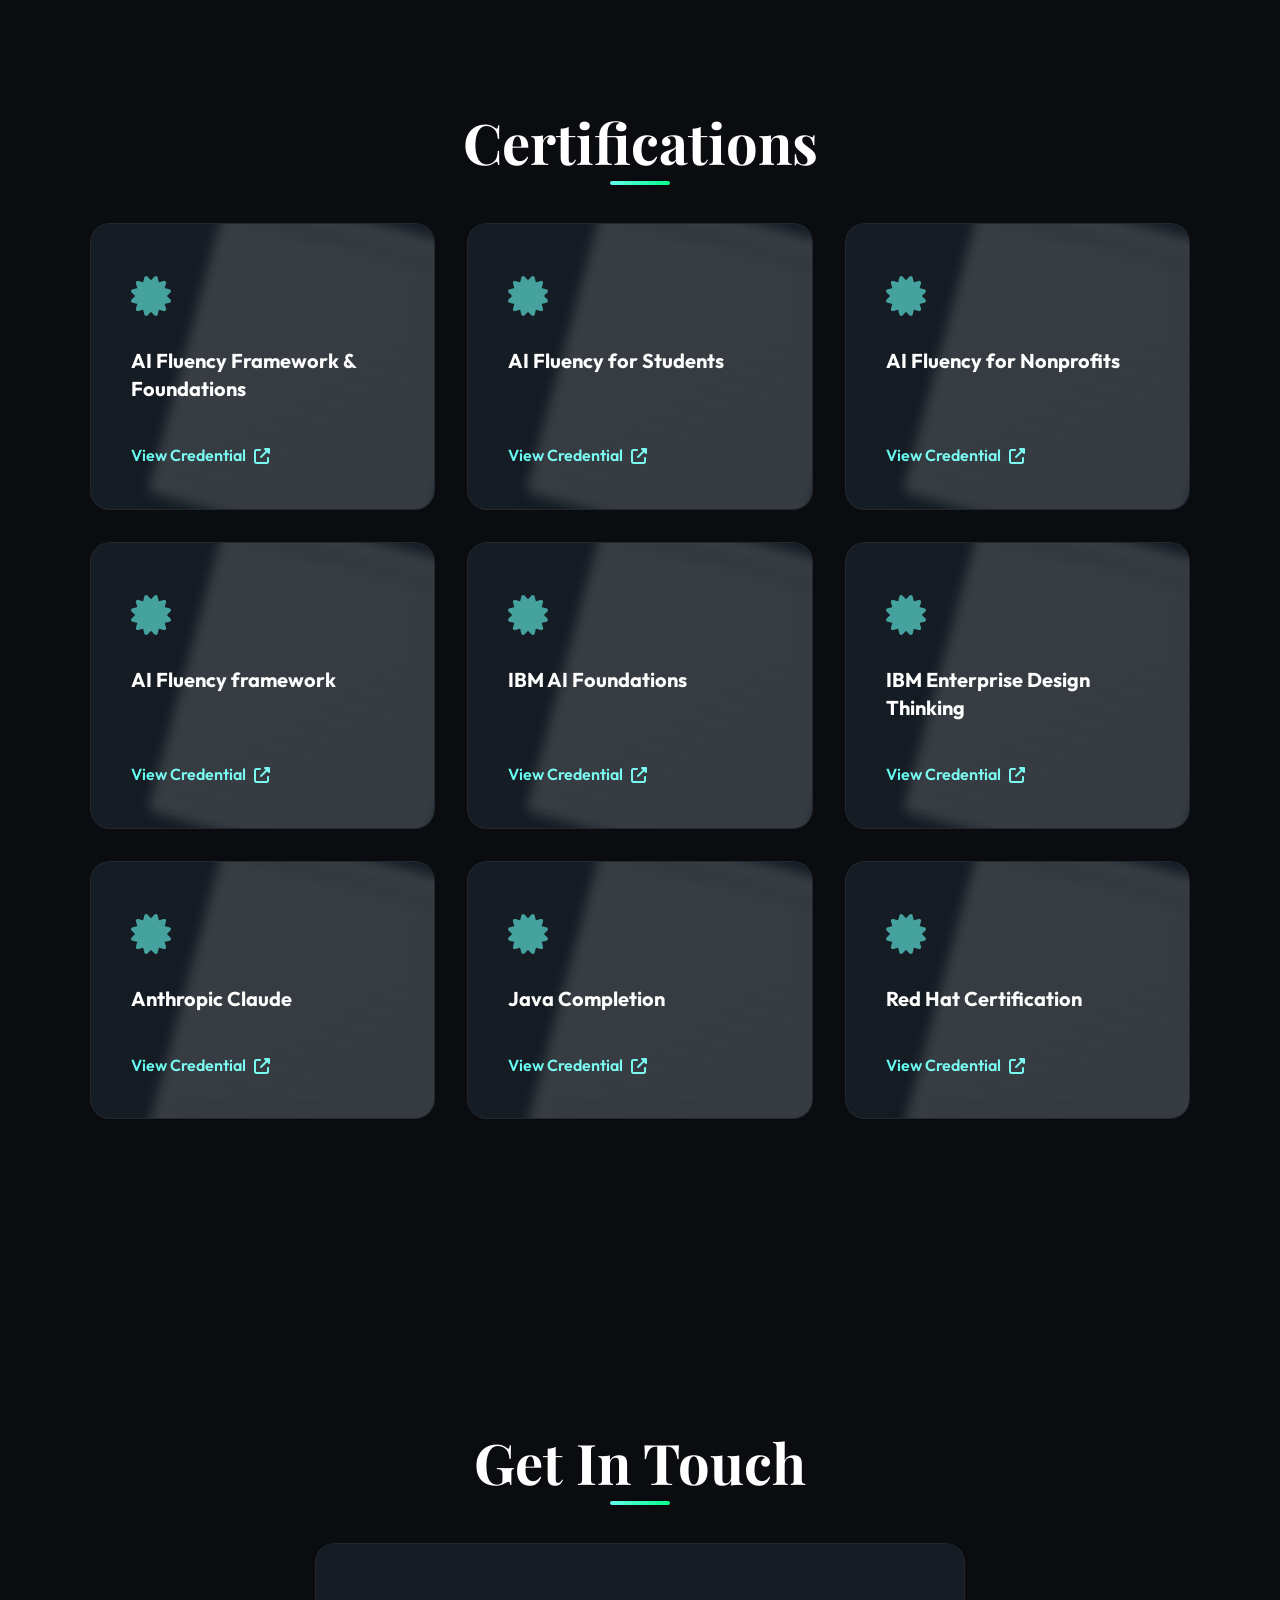
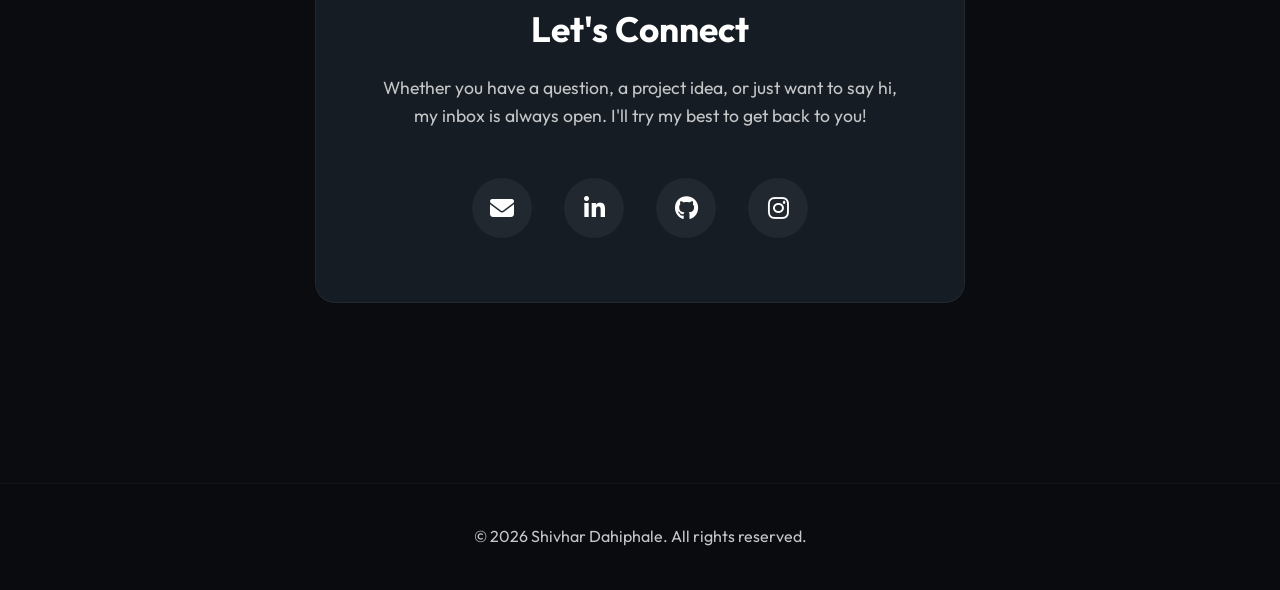
==== commit 367b8a36: "Update HostelOne project link and styling to match other projects" ====
--- a/index.html
+++ b/index.html
@@ -178,16 +178,16 @@
                         <a href="https://cleanifyweb.in" target="_blank" class="project-link">Visit cleanifyweb.in <i class="fas fa-external-link-alt"></i></a>
                     </div>
                 </div>
-                <!-- Project 1 -->
+                <!-- HostelOne Project -->
                 <div class="project-card glass-card">
                     <div class="project-preview">
-                        <img src="brave_screenshot.png" alt="Family Heritage Portal Preview" class="blurred-preview">
+                        <img src="brave_screenshot.png" alt="HostelOne Portal Preview" class="blurred-preview">
                     </div>
                     <div class="project-info">
-                        <h3>Family Heritage Portal</h3>
-                        <p>A comprehensive, interactive web portal documenting the extensive history, cultural events, and complex family tree of the 96K Maratha Dhamale heritage.</p>
-                        <div class="tech-stack"><span>HTML</span><span>CSS</span></div>
-                        <a href="#" class="project-link">View Project <i class="fas fa-arrow-right"></i></a>
+                        <h3>HostelOne</h3>
+                        <p>A comprehensive hostel management platform featuring room allocation, mess menu management, maintenance reporting, laundry slot booking, and community engagement through an interactive real-time dashboard.</p>
+                        <div class="tech-stack"><span>React</span><span>HTML</span><span>CSS</span></div>
+                        <a href="https://hostelone-19110.web.app/" target="_blank" class="project-link">Visit HostelOne <i class="fas fa-external-link-alt"></i></a>
                     </div>
                 </div>
             </div>
@@ -272,7 +272,7 @@
                     <div class="cert-info">
                         <h3>Anthropic Claude</h3>
                     </div>
-                    <a href="certs/anthropic claude.pdf" target="_blank" class="cert-link">View Credential <i class="fas fa-external-link-alt"></i></a>
+                    <a href="certs/Anthropic Claude 101.pdf" target="_blank" class="cert-link">View Credential <i class="fas fa-external-link-alt"></i></a>
                 </div>
                 <div class="cert-card glass-card">
                     <div class="pdf-preview"></div>
